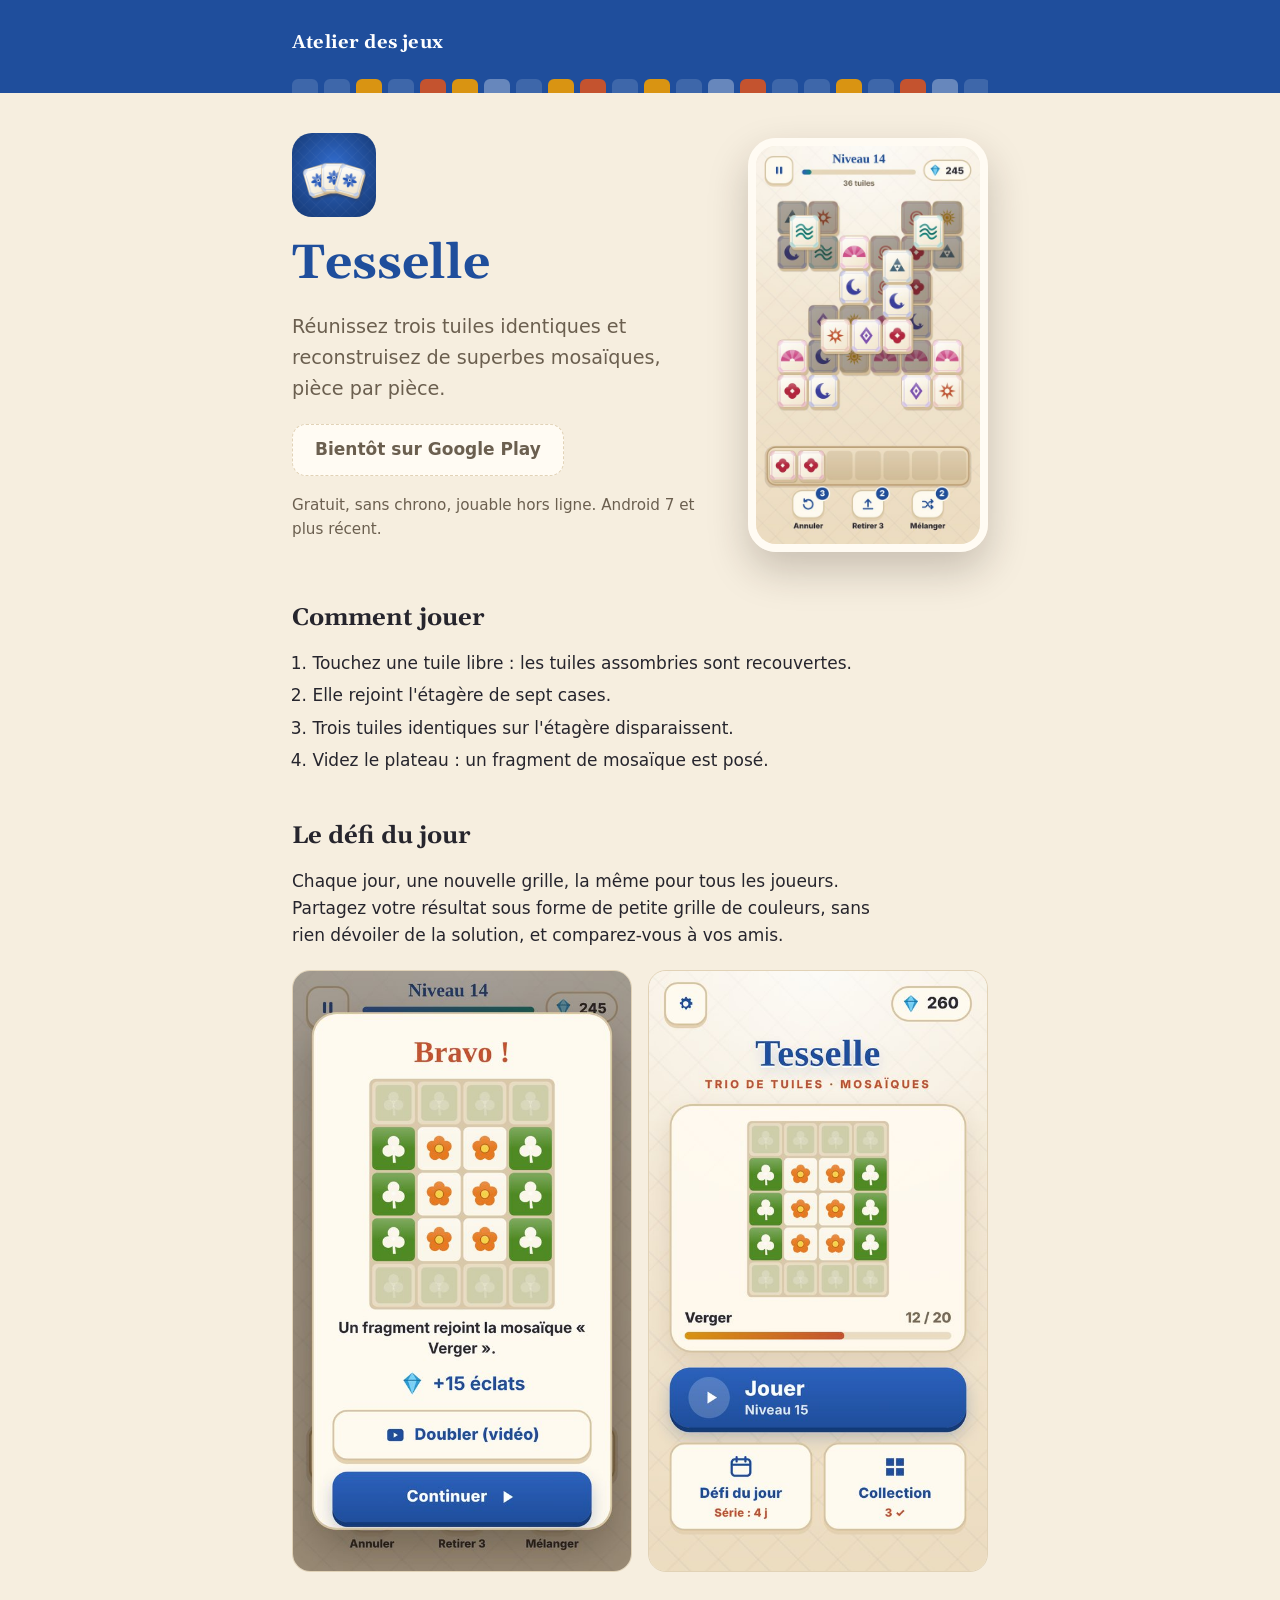
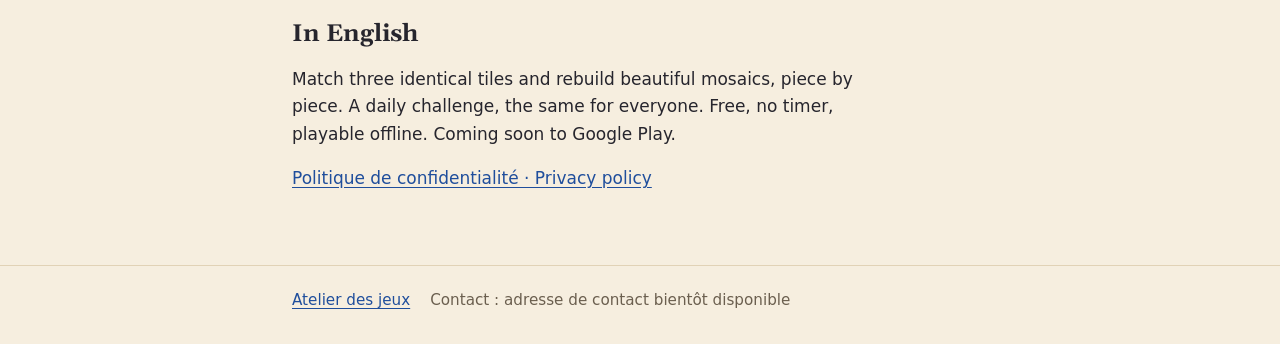
==== tesselle/index.html @ 0348a90b "Site d'Atelier des jeux : accueil, page Tesselle, politique de confidentialité Co-Authored-By: Claud" ====
<!doctype html>
<html lang="fr">
<head>
  <meta charset="utf-8">
  <meta name="viewport" content="width=device-width, initial-scale=1, viewport-fit=cover">
  <title>Tesselle</title>
  <meta name="description" content="Réunissez trois tuiles identiques et reconstruisez de superbes mosaïques. Un défi du jour, le même pour tous. Gratuit, sans chrono, jouable hors ligne.">
  <meta property="og:title" content="Tesselle : trio de tuiles et mosaïques">
  <meta property="og:description" content="Réunissez trois tuiles identiques et reconstruisez de superbes mosaïques. Un défi du jour, le même pour tous.">
  <meta property="og:image" content="https://tarfabou65.github.io/tesselle/apercu-partage.jpg">
  <meta property="og:url" content="https://tarfabou65.github.io/tesselle/">
  <meta property="og:type" content="website">
  <meta name="twitter:card" content="summary_large_image">
  <link rel="icon" href="../favicon.png">
  <link rel="preconnect" href="https://fonts.googleapis.com">
  <link rel="preconnect" href="https://fonts.gstatic.com" crossorigin>
  <link rel="stylesheet" href="https://fonts.googleapis.com/css2?family=Gelasio:wght@600;700&display=swap">
  <link rel="stylesheet" href="../assets/site.css">
</head>
<body>
  <header class="band">
    <div class="wrap">
      <a class="studio" href="../">Atelier des jeux</a>
      <div class="tiles" aria-hidden="true"><span></span><span></span><span></span><span></span><span></span><span></span><span></span><span></span><span></span><span></span><span></span><span></span><span></span><span></span><span></span><span></span><span></span><span></span><span></span><span></span><span></span><span></span><span></span><span></span></div>
    </div>
  </header>
  <main>
    <div class="wrap">
      <div class="hero">
        <div class="hero-text">
          <img class="icon" src="icone.png" alt="" width="84" height="84">
          <h1>Tesselle</h1>
          <p class="lead">Réunissez trois tuiles identiques et reconstruisez de superbes mosaïques, pièce par pièce.</p>
          <p>
            <!-- PLAY_LINK : remplacé par le lien Google Play à la publication -->
            <a class="button" id="play" aria-disabled="true">Bientôt sur Google Play</a>
          </p>
          <p class="note">Gratuit, sans chrono, jouable hors ligne. Android 7 et plus récent.</p>
        </div>
        <img class="phone" src="capture-jeu.jpg" alt="Une partie de Tesselle : des tuiles de céramique empilées et l'étagère de sept cases en bas de l'écran" width="540" height="960">
      </div>

      <h2>Comment jouer</h2>
      <ol class="rules">
        <li>Touchez une tuile libre : les tuiles assombries sont recouvertes.</li>
        <li>Elle rejoint l'étagère de sept cases.</li>
        <li>Trois tuiles identiques sur l'étagère disparaissent.</li>
        <li>Videz le plateau : un fragment de mosaïque est posé.</li>
      </ol>

      <h2>Le défi du jour</h2>
      <p>Chaque jour, une nouvelle grille, la même pour tous les joueurs. Partagez votre résultat sous forme de petite grille de couleurs, sans rien dévoiler de la solution, et comparez-vous à vos amis.</p>

      <div class="shots">
        <img src="capture-victoire.jpg" alt="Écran de victoire : trois étoiles et un nouveau fragment de la mosaïque" width="540" height="960" loading="lazy">
        <img src="capture-accueil.jpg" alt="Écran d'accueil de Tesselle avec la mosaïque en cours" width="540" height="960" loading="lazy">
      </div>

      <h2>In English</h2>
      <p>Match three identical tiles and rebuild beautiful mosaics, piece by piece. A daily challenge, the same for everyone. Free, no timer, playable offline. Coming soon to Google Play.</p>

      <p><a href="confidentialite.html">Politique de confidentialité · Privacy policy</a></p>
    </div>
  </main>
  <footer>
    <div class="wrap">
      <a href="../">Atelier des jeux</a>
      <span>Contact : <span class="contact">adresse de contact bientôt disponible</span></span>
    </div>
  </footer>
</body>
</html>
---- assets/site.css ----
/* Atelier des jeux — site public.
 * Mise en page : une colonne alignée à gauche (max 46rem) ; bandeau cobalt en tête, corps couleur sable.
 * Titres en Gelasio (dessin compatible avec la police Georgia du titre des jeux), texte en police système. */
:root {
  --cobalt: #1f4e9c;
  --cobalt-deep: #163b78;
  --sand: #f6eedf;
  --paper: #fffbf3;
  --ink: #26252d;
  --muted: #6b5f4f;
  --line: #e1d2b6;
  --saffron: #d99412;
  --display: 'Gelasio', Georgia, 'Noto Serif', serif;
  --body: system-ui, -apple-system, 'Segoe UI', Roboto, 'Helvetica Neue', Arial, sans-serif;
}
@media (prefers-color-scheme: dark) {
  :root {
    --sand: #18171d;
    --paper: #221f28;
    --ink: #efe9df;
    --muted: #b6a993;
    --line: #3a3443;
    --cobalt: #8fb2f0;
    --cobalt-deep: #142d5c;
    color-scheme: dark;
  }
}
* { box-sizing: border-box; }
html { -webkit-text-size-adjust: 100%; }
body { margin: 0; background: var(--sand); color: var(--ink); font: 17px/1.6 var(--body); }
a { color: var(--cobalt); text-underline-offset: 3px; }
a:focus-visible, .button:focus-visible { outline: 3px solid var(--saffron); outline-offset: 3px; border-radius: 6px; }
img { max-width: 100%; height: auto; display: block; }

.wrap { max-width: 46rem; margin: 0 auto; padding-left: max(20px, env(safe-area-inset-left, 0px)); padding-right: max(20px, env(safe-area-inset-right, 0px)); }

/* Bandeau : le nom du studio, posé sur un rang de « tuiles » dessinées en CSS. */
.band { background: #1f4e9c; color: #fff; }
@media (prefers-color-scheme: dark) { .band { background: var(--cobalt-deep); } }
.band .wrap { padding-block: 28px 0; }
.studio { font-family: var(--display); font-weight: 700; font-size: 1.15rem; color: #fff; text-decoration: none; letter-spacing: .01em; }
.tiles { display: flex; gap: 6px; margin-top: 22px; height: 14px; overflow: hidden; }
.tiles span { flex: 0 0 26px; height: 26px; border-radius: 6px; background: rgba(255, 255, 255, .14); }
.tiles span:nth-child(3n) { background: #d99412; }
.tiles span:nth-child(5n) { background: #c4532f; }
.tiles span:nth-child(7n) { background: rgba(255, 255, 255, .32); }

main .wrap { padding-block: 40px 56px; }
h1, h2, h3 { font-family: var(--display); line-height: 1.2; text-wrap: balance; }
h1 { font-size: clamp(2.1rem, 7vw, 3rem); margin: 0 0 .4em; color: var(--cobalt); }
h2 { font-size: 1.5rem; margin: 2em 0 .5em; }
h3 { font-size: 1.15rem; margin: 1.6em 0 .3em; }
p, li { max-width: 38rem; }
.lead { font-size: 1.2rem; color: var(--muted); margin-top: 0; }

/* Fiche d'un jeu sur l'accueil */
.game { display: grid; grid-template-columns: 96px 1fr; gap: 20px; align-items: start; background: var(--paper); border: 1px solid var(--line); border-radius: 20px; padding: 22px; margin-top: 28px; }
.game img { width: 96px; height: 96px; border-radius: 22px; }
.game h2 { margin: 0 0 .2em; }
.game p { margin: 0 0 .6em; }
.game .links { display: flex; flex-wrap: wrap; gap: 6px 18px; font-weight: 600; }

/* Page d'un jeu */
.hero { display: grid; grid-template-columns: 1fr minmax(0, 15rem); gap: 32px; align-items: center; }
.hero-text { min-width: 0; }
.hero .icon { width: 84px; height: 84px; border-radius: 20px; margin-bottom: 18px; }
.phone { border-radius: 28px; border: 8px solid var(--paper); box-shadow: 0 18px 40px rgba(40, 28, 16, .22); overflow: hidden; }
.button { display: inline-flex; align-items: center; gap: 10px; min-height: 52px; padding: 0 22px; border-radius: 14px; background: #1f4e9c; color: #fff; font-weight: 700; text-decoration: none; }
.button[aria-disabled="true"] { background: var(--paper); color: var(--muted); border: 1px dashed var(--line); }
.note { font-size: .95rem; color: var(--muted); }
.shots { display: grid; grid-template-columns: repeat(2, minmax(0, 1fr)); gap: 16px; margin-top: 20px; }
.shots img { border-radius: 18px; border: 1px solid var(--line); }
.rules { padding-left: 1.2em; }
.rules li { margin: .3em 0; }

/* Politique de confidentialité */
.policy section { border-top: 1px solid var(--line); margin-top: 40px; }
.policy .lang-switch { display: flex; gap: 16px; font-weight: 600; }
.updated { color: var(--muted); font-size: .95rem; }

footer { border-top: 1px solid var(--line); }
footer .wrap { padding-block: 22px 32px; color: var(--muted); font-size: .95rem; display: flex; flex-wrap: wrap; gap: 8px 20px; }

@media (max-width: 640px) {
  .hero { grid-template-columns: 1fr; }
  .hero .phone { max-width: 15rem; }
  .game { grid-template-columns: 64px 1fr; gap: 14px; padding: 18px; }
  .game img { width: 64px; height: 64px; border-radius: 15px; }
}
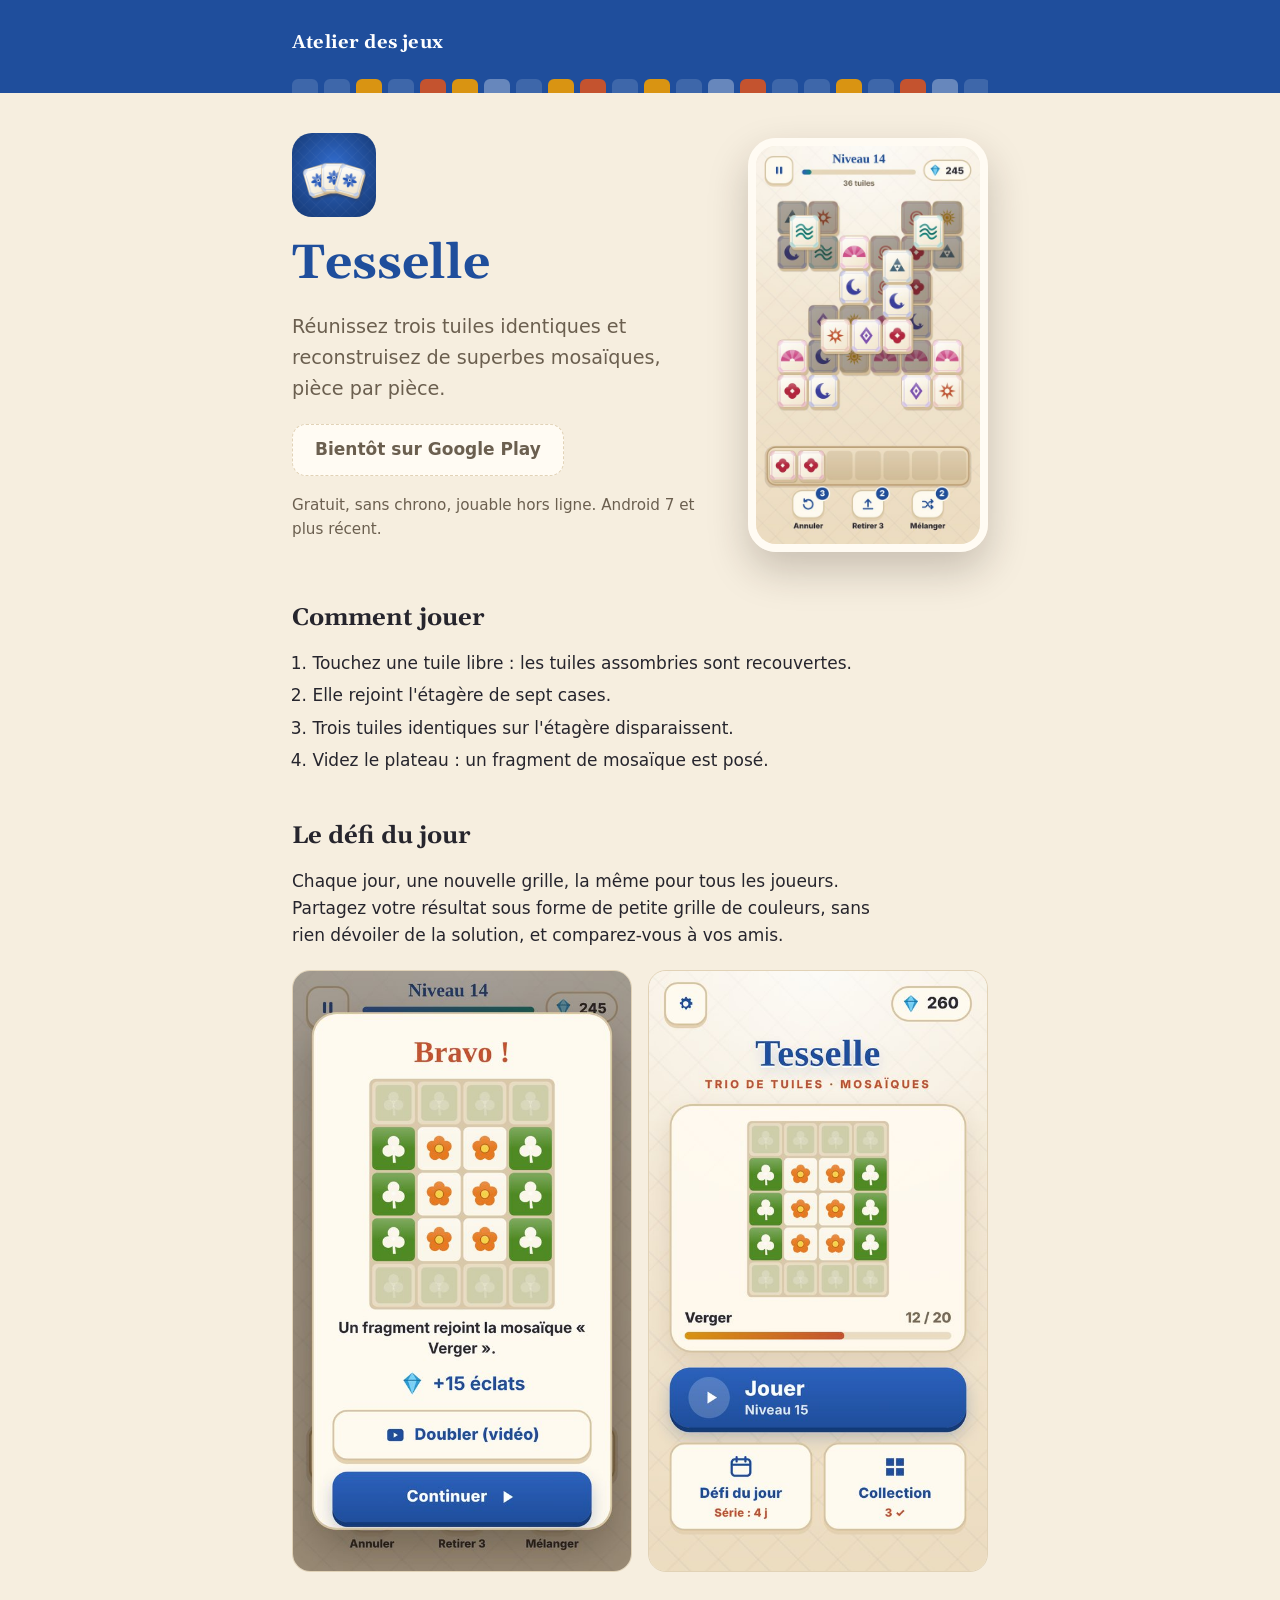
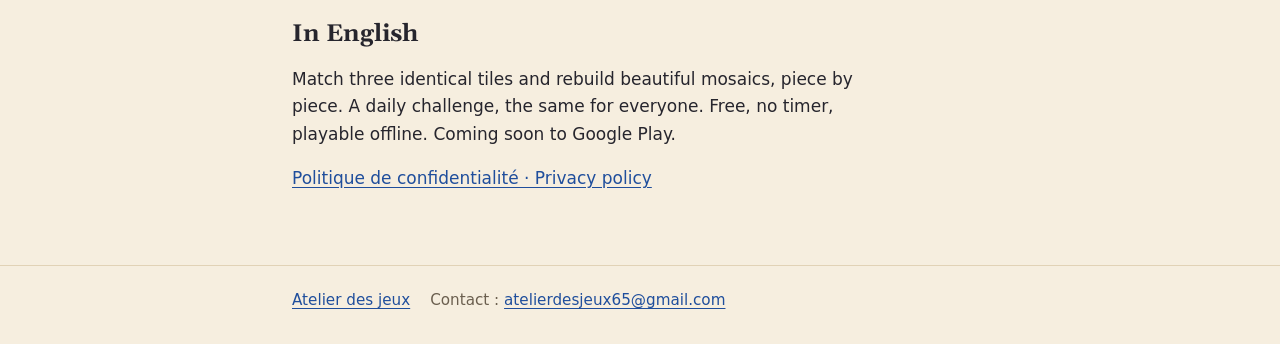
==== commit 8f6dcdb5: "Adresse de contact : atelierdesjeux65@gmail.com Co-Authored-By: Claude Opus 5.5 <noreply@anthropic.c" ====
--- a/tesselle/index.html
+++ b/tesselle/index.html
@@ -65,7 +65,7 @@
   <footer>
     <div class="wrap">
       <a href="../">Atelier des jeux</a>
-      <span>Contact : <span class="contact">adresse de contact bientôt disponible</span></span>
+      <span>Contact : <a class="contact" href="mailto:atelierdesjeux65@gmail.com">atelierdesjeux65@gmail.com</a></span>
     </div>
   </footer>
 </body>
